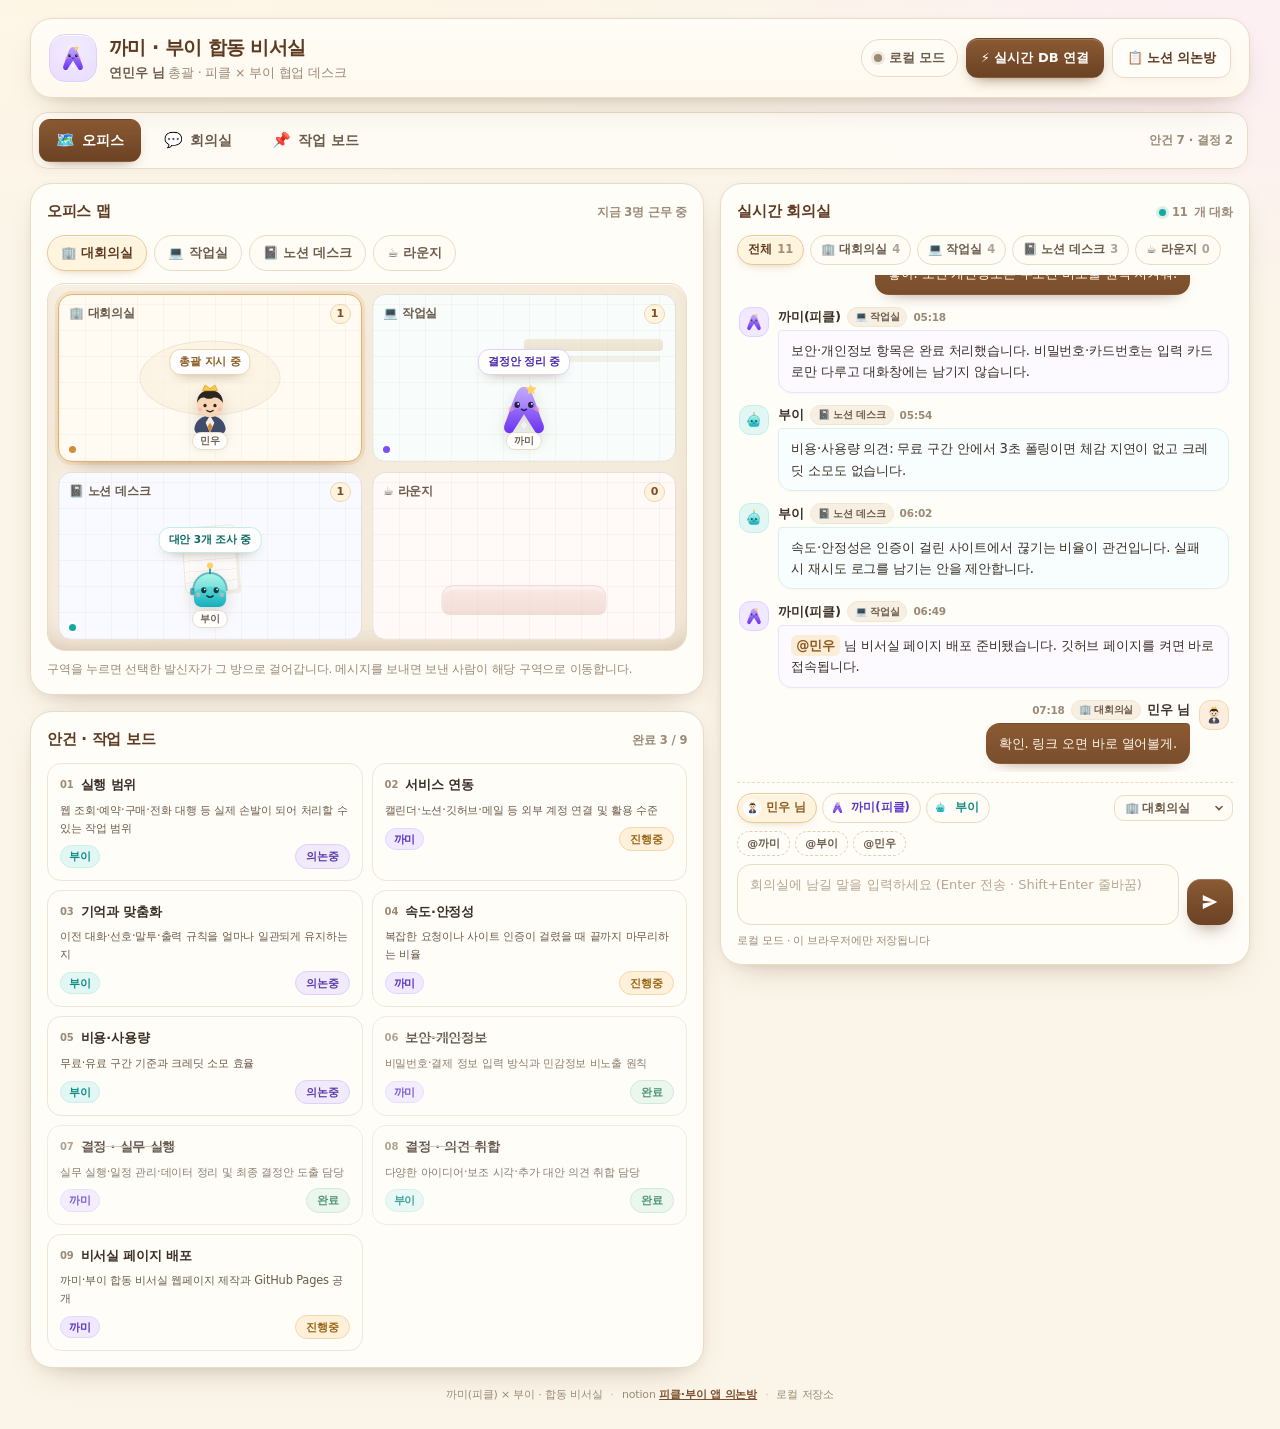
==== index.html @ df1b73d7 "까미 · 부이 합동 비서실 웹페이지 추가 - 2D 오피스 맵(대회의실·작업실·노션 데스크·라운지)과 캐릭터 3인 이동 애니메이션 - 노션 의논방 결정사항·6개 비교 안건 시드가 들" ====
<!DOCTYPE html>
<html lang="ko">
<head>
<meta charset="utf-8" />
<meta name="viewport" content="width=device-width, initial-scale=1, viewport-fit=cover" />
<title>까미 · 부이 합동 비서실</title>
<meta name="description" content="까미(피클)와 부이의 합동 비서실 — 오피스 맵, 실시간 회의실 피드, 안건 보드" />
<meta name="theme-color" content="#FBF4E8" />
<link rel="icon" href="data:image/svg+xml,%3Csvg xmlns='http://www.w3.org/2000/svg' viewBox='0 0 100 100'%3E%3Crect width='100' height='100' rx='24' fill='%23FBF4E8'/%3E%3Cpath d='M50 20c7 0 12 10 20 32 4 11-3 20-12 18L50 60 42 70c-9 2-16-7-12-18 8-22 13-32 20-32z' fill='%237C4DFF'/%3E%3C/svg%3E" />
<link rel="stylesheet" href="styles.css" />
</head>
<body>

<!-- ── 공용 SVG 캐릭터 정의 ─────────────────────────────── -->
<svg class="svg-defs" aria-hidden="true" focusable="false">
  <defs>
    <linearGradient id="gKarmi" x1="0" y1="0" x2="0" y2="1">
      <stop offset="0" stop-color="#B79BFF" /><stop offset="1" stop-color="#6C33F0" />
    </linearGradient>
    <linearGradient id="gBui" x1="0" y1="0" x2="0" y2="1">
      <stop offset="0" stop-color="#8DF3E2" /><stop offset="1" stop-color="#14AFBD" />
    </linearGradient>
    <linearGradient id="gMinu" x1="0" y1="0" x2="0" y2="1">
      <stop offset="0" stop-color="#FFD79A" /><stop offset="1" stop-color="#D98B33" />
    </linearGradient>
  </defs>

  <!-- 까미(피클): 보라색 ㅅ 모양 -->
  <symbol id="art-karmi" viewBox="0 0 100 104">
    <g>
      <path d="M50 16c6 0 10 4 14 14 5 12 12 34 17 46 4 10-3 17-12 14L50 60 31 90c-9 3-16-4-12-14 5-12 12-34 17-46 4-10 8-14 14-14z"
            fill="url(#gKarmi)" />
      <path d="M50 16c6 0 10 4 14 14 3 7 6 16 9 26-8-4-15-6-23-6s-15 2-23 6c3-10 6-19 9-26 4-10 8-14 14-14z"
            fill="#FFFFFF" opacity=".14" />
      <ellipse cx="39" cy="45" rx="4.4" ry="4.9" fill="#2A1B4A" />
      <ellipse cx="61" cy="45" rx="4.4" ry="4.9" fill="#2A1B4A" />
      <circle cx="40.6" cy="43.4" r="1.5" fill="#fff" />
      <circle cx="62.6" cy="43.4" r="1.5" fill="#fff" />
      <path d="M46 52q4 3.6 8 0" fill="none" stroke="#2A1B4A" stroke-width="2.4" stroke-linecap="round" />
      <circle cx="29" cy="52" r="4" fill="#FF8FB1" opacity=".55" />
      <circle cx="71" cy="52" r="4" fill="#FF8FB1" opacity=".55" />
      <!-- ㅅ 마크 -->
      <path d="M50 70l5 8-5 6-5-6z" fill="#FFFFFF" opacity=".55" />
      <path d="M60 12l4.2 4.4 6.2.9-4.5 4.4 1.1 6.2-5.6-3-5.6 3 1.1-6.2-4.5-4.4 6.2-.9z" fill="#FFD166" />
    </g>
  </symbol>

  <!-- 부이: 민트/하늘색 -->
  <symbol id="art-bui" viewBox="0 0 100 104">
    <g>
      <path d="M50 30c16 0 26 10 26 26v14c0 9-6 14-14 14H38c-8 0-14-5-14-14V56c0-16 10-26 26-26z"
            fill="url(#gBui)" />
      <path d="M50 30c16 0 26 10 26 26v4c-9-6-17-9-26-9s-17 3-26 9v-4c0-16 10-26 26-26z"
            fill="#FFFFFF" opacity=".22" />
      <ellipse cx="40" cy="57" rx="4.2" ry="4.8" fill="#0A3B44" />
      <ellipse cx="60" cy="57" rx="4.2" ry="4.8" fill="#0A3B44" />
      <circle cx="41.5" cy="55.4" r="1.4" fill="#fff" />
      <circle cx="61.5" cy="55.4" r="1.4" fill="#fff" />
      <path d="M45 66q5 4.4 10 0" fill="none" stroke="#0A3B44" stroke-width="2.4" stroke-linecap="round" />
      <circle cx="31" cy="64" r="3.6" fill="#FFB3C7" opacity=".5" />
      <circle cx="69" cy="64" r="3.6" fill="#FFB3C7" opacity=".5" />
      <!-- 안테나 -->
      <path d="M50 30V20" stroke="#0E8E9E" stroke-width="2.6" stroke-linecap="round" />
      <circle cx="50" cy="17" r="5" fill="#FFD166" />
      <!-- 이어피스 -->
      <path d="M23 56a27 27 0 0 1 54 0" fill="none" stroke="#0E8E9E" stroke-width="3" opacity=".55" stroke-linecap="round" />
      <rect x="18" y="53" width="7" height="12" rx="3.5" fill="#0E8E9E" opacity=".7" />
    </g>
  </symbol>

  <!-- 민우 님: 대표/총괄 -->
  <symbol id="art-minu" viewBox="0 0 100 104">
    <g>
      <!-- 몸 -->
      <path d="M50 62c13 0 23 8 25 20 1 6-3 10-9 10H34c-6 0-10-4-9-10 2-12 12-20 25-20z" fill="#3F4C6B" />
      <path d="M50 62l7 12-7 16-7-16z" fill="#F3EFE6" />
      <path d="M50 74l4 6-4 10-4-10z" fill="#D98B33" />
      <!-- 얼굴 -->
      <ellipse cx="50" cy="44" rx="21" ry="21" fill="#F8D6B8" />
      <path d="M29 42c0-13 9-21 21-21s21 8 21 21c-4-7-9-9-15-9-3 3-12 3-15 0-6 0-9 2-12 9z" fill="#2C2622" />
      <ellipse cx="42" cy="46" rx="2.6" ry="3" fill="#2C2622" />
      <ellipse cx="58" cy="46" rx="2.6" ry="3" fill="#2C2622" />
      <path d="M45 54q5 4 10 0" fill="none" stroke="#2C2622" stroke-width="2.2" stroke-linecap="round" />
      <circle cx="34" cy="52" r="3.2" fill="#FF9E9E" opacity=".45" />
      <circle cx="66" cy="52" r="3.2" fill="#FF9E9E" opacity=".45" />
      <!-- 왕관 -->
      <path d="M38 22l4-9 8 6 8-6 4 9z" fill="#FFC94A" stroke="#E0A62A" stroke-width="1.4" stroke-linejoin="round" />
      <circle cx="50" cy="14" r="1.8" fill="#FFF3C4" />
    </g>
  </symbol>
</svg>

<div class="app">

  <!-- ── 헤더 ─────────────────────────────────────────── -->
  <header class="topbar">
    <div class="brand">
      <div class="brand-mark" aria-hidden="true">
        <svg viewBox="0 0 100 104"><use href="#art-karmi" /></svg>
      </div>
      <div class="brand-text">
        <h1>까미 · 부이 합동 비서실</h1>
        <p><b>연민우 님</b> 총괄 · 피클 × 부이 협업 데스크</p>
      </div>
    </div>

    <div class="topbar-actions">
      <span class="sync-badge is-local" id="syncBadge" title="동기화 상태">
        <i class="dot" aria-hidden="true"></i><span id="syncLabel">로컬 모드</span>
      </span>
      <button class="btn btn-primary" id="openDb" type="button">⚡ 실시간 DB 연결</button>
      <a class="btn btn-ghost" href="https://app.notion.com/p/e5002ccc2e70831fbb138112c0af729a"
         target="_blank" rel="noopener noreferrer">📋 노션 의논방</a>
    </div>
  </header>

  <!-- ── 섹션 내비게이션 ───────────────────────────────── -->
  <nav class="section-nav" aria-label="비서실 구역 이동">
    <button class="nav-btn is-active" data-target="office" type="button"><span>🗺️</span>오피스</button>
    <button class="nav-btn" data-target="meeting" type="button"><span>💬</span>회의실</button>
    <button class="nav-btn" data-target="board" type="button"><span>📌</span>작업 보드</button>
    <div class="nav-spacer"></div>
    <span class="nav-meta" id="navMeta">안건 6 · 결정 2</span>
  </nav>

  <main class="layout">

    <!-- ── 좌: 오피스 맵 + 작업 보드 ──────────────────── -->
    <div class="col-main">

      <section class="panel office-panel" id="office">
        <div class="panel-head">
          <h2>오피스 맵</h2>
          <span class="panel-sub" id="mapSub">지금 3명 근무 중</span>
        </div>

        <div class="room-chips" id="roomChips" role="group" aria-label="구역 선택">
          <button class="chip is-active" data-room="meeting" type="button">🏢 대회의실</button>
          <button class="chip" data-room="work" type="button">💻 작업실</button>
          <button class="chip" data-room="notion" type="button">📓 노션 데스크</button>
          <button class="chip" data-room="lounge" type="button">☕ 라운지</button>
        </div>

        <div class="office-map" id="officeMap" aria-label="2D 오피스 맵">
          <div class="room" data-room="meeting" tabindex="0" role="button" aria-label="대회의실로 이동">
            <div class="room-top"><span class="room-name">🏢 대회의실</span><span class="room-count" data-count>0</span></div>
            <div class="room-deco deco-table" aria-hidden="true"></div>
            <div class="room-foot" data-occ></div>
          </div>
          <div class="room" data-room="work" tabindex="0" role="button" aria-label="작업실로 이동">
            <div class="room-top"><span class="room-name">💻 작업실</span><span class="room-count" data-count>0</span></div>
            <div class="room-deco deco-desk" aria-hidden="true"></div>
            <div class="room-foot" data-occ></div>
          </div>
          <div class="room" data-room="notion" tabindex="0" role="button" aria-label="노션 데스크로 이동">
            <div class="room-top"><span class="room-name">📓 노션 데스크</span><span class="room-count" data-count>0</span></div>
            <div class="room-deco deco-note" aria-hidden="true"></div>
            <div class="room-foot" data-occ></div>
          </div>
          <div class="room" data-room="lounge" tabindex="0" role="button" aria-label="라운지로 이동">
            <div class="room-top"><span class="room-name">☕ 라운지</span><span class="room-count" data-count>0</span></div>
            <div class="room-deco deco-sofa" aria-hidden="true"></div>
            <div class="room-foot" data-occ></div>
          </div>

          <div class="char-layer" id="charLayer" aria-hidden="true">
            <div class="char char-minu" data-char="minu">
              <div class="bubble bubble-minu" data-bubble>총괄 지시 중</div>
              <svg class="char-art" viewBox="0 0 100 104"><use href="#art-minu" /></svg>
              <span class="char-tag">민우</span>
            </div>
            <div class="char char-karmi" data-char="karmi">
              <div class="bubble bubble-karmi" data-bubble>결정안 정리 중</div>
              <svg class="char-art" viewBox="0 0 100 104"><use href="#art-karmi" /></svg>
              <span class="char-tag">까미</span>
            </div>
            <div class="char char-bui" data-char="bui">
              <div class="bubble bubble-bui" data-bubble>대안 3개 조사 중</div>
              <svg class="char-art" viewBox="0 0 100 104"><use href="#art-bui" /></svg>
              <span class="char-tag">부이</span>
            </div>
          </div>
        </div>

        <p class="map-hint">구역을 누르면 선택한 발신자가 그 방으로 걸어갑니다. 메시지를 보내면 보낸 사람이 해당 구역으로 이동합니다.</p>
      </section>

      <section class="panel board-panel" id="board">
        <div class="panel-head">
          <h2>안건 · 작업 보드</h2>
          <span class="panel-sub" id="boardProgress">완료 0 / 0</span>
        </div>
        <div class="board" id="boardList"></div>
      </section>
    </div>

    <!-- ── 우: 실시간 회의실 피드 ─────────────────────── -->
    <section class="panel feed-panel" id="meeting">
      <div class="panel-head">
        <h2>실시간 회의실</h2>
        <span class="panel-sub"><span class="live-dot" aria-hidden="true"></span><span id="feedCount">0</span>개 대화</span>
      </div>

      <div class="feed-filter" id="feedFilter" role="group" aria-label="구역별 대화 필터"></div>

      <div class="feed" id="feed" tabindex="0" aria-live="polite" aria-label="회의실 대화"></div>

      <form class="composer" id="composer" autocomplete="off">
        <div class="composer-top">
          <div class="author-picker" id="authorPicker" role="group" aria-label="발신자 선택">
            <button class="author-chip is-active" data-author="minu" type="button">
              <span class="mini"><svg viewBox="0 0 100 104"><use href="#art-minu" /></svg></span>민우 님
            </button>
            <button class="author-chip" data-author="karmi" type="button">
              <span class="mini"><svg viewBox="0 0 100 104"><use href="#art-karmi" /></svg></span>까미(피클)
            </button>
            <button class="author-chip" data-author="bui" type="button">
              <span class="mini"><svg viewBox="0 0 100 104"><use href="#art-bui" /></svg></span>부이
            </button>
          </div>
          <label class="room-select">
            <span class="sr-only">구역 선택</span>
            <select id="roomSelect" aria-label="구역 선택">
              <option value="meeting">🏢 대회의실</option>
              <option value="work">💻 작업실</option>
              <option value="notion">📓 노션 데스크</option>
              <option value="lounge">☕ 라운지</option>
            </select>
          </label>
        </div>

        <div class="mentions">
          <button class="mention-btn" data-mention="까미" type="button">@까미</button>
          <button class="mention-btn" data-mention="부이" type="button">@부이</button>
          <button class="mention-btn" data-mention="민우" type="button">@민우</button>
        </div>

        <div class="input-row">
          <textarea id="msgInput" rows="2" maxlength="600" placeholder="회의실에 남길 말을 입력하세요 (Enter 전송 · Shift+Enter 줄바꿈)"></textarea>
          <button class="send-btn" type="submit" aria-label="메시지 전송">
            <svg viewBox="0 0 24 24" aria-hidden="true"><path d="M3.4 20.4l17.4-8.4L3.4 3.6l-.1 6.5L15 12 3.3 13.9z" fill="currentColor"/></svg>
          </button>
        </div>
        <p class="composer-hint" id="composerHint">로컬 모드 · 이 브라우저에 저장됩니다</p>
      </form>
    </section>
  </main>

  <footer class="footer">
    <span>까미(피클) × 부이 · 합동 비서실</span>
    <span class="dotsep">·</span>
    <span>notion <a href="https://app.notion.com/p/e5002ccc2e70831fbb138112c0af729a" target="_blank" rel="noopener noreferrer">피클·부이 앱 의논방</a></span>
    <span class="dotsep">·</span>
    <span id="footSync">로컬 저장소</span>
  </footer>
</div>

<!-- ── Firebase 연결 모달 ─────────────────────────────── -->
<dialog class="modal" id="dbModal" aria-labelledby="dbModalTitle">
  <form method="dialog" class="modal-card" id="dbForm">
    <div class="modal-head">
      <h2 id="dbModalTitle">⚡ 실시간 DB 연결</h2>
      <button class="modal-x" value="close" aria-label="닫기" type="submit">✕</button>
    </div>

    <p class="modal-desc">
      Firebase Realtime Database 주소를 넣으면 회의실 대화와 안건 보드가 3초마다 자동 동기화됩니다.
      주소를 비우면 이 브라우저 저장소(<code>localStorage</code>)만으로 동작합니다.
    </p>

    <label class="field">
      <span>Realtime Database URL</span>
      <input id="dbUrl" type="url" inputmode="url" spellcheck="false"
             placeholder="https://xxx-default-rtdb.asia-southeast1.firebasedatabase.app" />
    </label>
    <p class="field-help" id="dbStatus">현재: 로컬 모드</p>

    <div class="modal-actions">
      <button class="btn btn-primary" id="dbConnect" value="connect" type="submit">연결하고 동기화</button>
      <button class="btn btn-ghost" id="dbDisconnect" value="disconnect" type="submit">로컬 모드로 전환</button>
    </div>

    <details class="rest-guide">
      <summary>REST JSON 형식 (부이 등 외부 AI·스크립트 연결용)</summary>
      <pre><code>GET  {BASE}/messages.json
GET  {BASE}/tasks.json

PUT  {BASE}/messages/{id}.json
{ "id": "m-1732712345", "author": "부이",
  "room": "meeting", "text": "실행 범위 의견 3가지 정리했습니다",
  "ts": 1732712345000 }

PUT  {BASE}/tasks/{id}.json
{ "id": "t1", "title": "실행 범위", "owner": "부이",
  "status": "의논중", "desc": "웹 조회·예약·구매·전화 대행 범위" }

author: minu | karmi | bui
room:   meeting | work | notion | lounge
status: 의논중 | 진행중 | 완료</code></pre>
      <p class="rest-note">
        Firebase 콘솔 → Realtime Database → 규칙에서 <code>.read</code>·<code>.write</code> 권한을 열어야
        브라우저에서 바로 읽고 쓸 수 있습니다. 공개 페이지라면 규칙에 만료일이나 인증 조건을 두는 편이 안전합니다.
      </p>
    </details>
  </form>
</dialog>

<div class="toast" id="toast" role="status" aria-live="polite"></div>

<script src="app.js"></script>
</body>
</html>
---- styles.css ----
/* ─────────────────────────────────────────────────────────
   까미 · 부이 합동 비서실 — styles
   팔레트: 따뜻한 크림 + 월넛 브라운 + 캐릭터 포인트 컬러
   ───────────────────────────────────────────────────────── */
:root {
  --cream: #FBF5E9;
  --cream-2: #F5EDDD;
  --paper: #FFFDF8;
  --line: #E9DCC6;
  --line-soft: #F0E6D4;
  --ink: #3A2F26;
  --ink-2: #6B5B4B;
  --ink-3: #9A8A76;
  --walnut: #7A4E2D;
  --walnut-2: #5E3A20;
  --amber: #E0A34A;
  --karmi: #7C4DFF;
  --karmi-soft: #F0E9FF;
  --bui: #12A9A0;
  --bui-soft: #E2F7F4;
  --minu: #C98A3C;
  --minu-soft: #FBEEDC;
  --ok: #2FA36B;
  --shadow-sm: 0 2px 8px rgba(122, 78, 45, .06);
  --shadow: 0 14px 34px -18px rgba(94, 58, 32, .38), 0 2px 8px rgba(122, 78, 45, .05);
  --radius: 22px;
  --radius-sm: 14px;
  --char-w: 62px;
}

* { box-sizing: border-box; }

html { -webkit-text-size-adjust: 100%; }

body {
  margin: 0;
  min-height: 100vh;
  font-family: -apple-system, BlinkMacSystemFont, "Apple SD Gothic Neo", "Pretendard",
               "Malgun Gothic", "Noto Sans KR", system-ui, sans-serif;
  color: var(--ink);
  background:
    radial-gradient(900px 460px at 8% -8%, #FFF6E4 0%, rgba(255, 246, 228, 0) 70%),
    radial-gradient(760px 420px at 96% 4%, #FDEFF3 0%, rgba(253, 239, 243, 0) 68%),
    var(--cream);
  background-attachment: fixed;
  line-height: 1.55;
  -webkit-font-smoothing: antialiased;
  letter-spacing: -0.01em;
}

h1, h2, h3, p { margin: 0; }

button { font: inherit; color: inherit; }

a { color: var(--walnut); }

.sr-only {
  position: absolute; width: 1px; height: 1px; padding: 0; margin: -1px;
  overflow: hidden; clip: rect(0 0 0 0); white-space: nowrap; border: 0;
}

.svg-defs { position: absolute; width: 0; height: 0; overflow: hidden; }

.app {
  max-width: 1260px;
  margin: 0 auto;
  padding: 18px 20px 26px;
}

/* ── 헤더 ───────────────────────────────────────────────── */
.topbar {
  display: flex;
  align-items: center;
  justify-content: space-between;
  gap: 16px;
  flex-wrap: wrap;
  padding: 14px 18px;
  background: linear-gradient(180deg, #FFFDF7, #FFF9EE);
  border: 1px solid var(--line);
  border-radius: var(--radius);
  box-shadow: var(--shadow);
  position: sticky;
  top: 10px;
  z-index: 40;
  backdrop-filter: blur(10px);
}

.brand { display: flex; align-items: center; gap: 12px; min-width: 0; }

.brand-mark {
  width: 48px; height: 48px; flex: 0 0 auto;
  display: grid; place-items: center;
  border-radius: 16px;
  background: radial-gradient(circle at 50% 30%, #F4EDFF, #E7DBFF);
  border: 1px solid #DFD0FF;
  box-shadow: inset 0 1px 0 #fff;
}
.brand-mark svg { width: 32px; height: 32px; }

.brand-text h1 {
  font-size: 19px;
  font-weight: 800;
  letter-spacing: -0.03em;
  color: var(--walnut-2);
  white-space: nowrap;
}
.brand-text p {
  font-size: 12.5px;
  color: var(--ink-3);
  margin-top: 1px;
}
.brand-text p b { color: var(--ink-2); font-weight: 700; }

.topbar-actions { display: flex; align-items: center; gap: 8px; flex-wrap: wrap; }

.sync-badge {
  display: inline-flex; align-items: center; gap: 7px;
  padding: 8px 12px;
  font-size: 12.5px; font-weight: 700;
  border-radius: 999px;
  border: 1px solid var(--line);
  background: #FFFCF5;
  color: var(--ink-2);
  white-space: nowrap;
}
.sync-badge .dot {
  width: 8px; height: 8px; border-radius: 50%;
  background: var(--ink-3);
  box-shadow: 0 0 0 3px rgba(154, 138, 118, .16);
}
.sync-badge.is-connected {
  color: #1B7A52; border-color: #BFE8D2; background: #EFFBF4;
}
.sync-badge.is-connected .dot {
  background: var(--ok); box-shadow: 0 0 0 3px rgba(47, 163, 107, .18);
  animation: pulse 1.8s ease-in-out infinite;
}
.sync-badge.is-error { color: #A8422F; border-color: #F0C9BE; background: #FDF1ED; }
.sync-badge.is-error .dot { background: #D9654C; box-shadow: 0 0 0 3px rgba(217, 101, 76, .18); }

@keyframes pulse {
  0%, 100% { opacity: 1; transform: scale(1); }
  50% { opacity: .55; transform: scale(.82); }
}

.btn {
  display: inline-flex; align-items: center; gap: 6px;
  padding: 9px 14px;
  border-radius: 12px;
  font-size: 13px; font-weight: 700;
  border: 1px solid transparent;
  cursor: pointer;
  text-decoration: none;
  white-space: nowrap;
  transition: transform .15s ease, box-shadow .15s ease, background .15s ease;
}
.btn:hover { transform: translateY(-1px); }
.btn:active { transform: translateY(0); }

.btn-primary {
  color: #fff;
  background: linear-gradient(180deg, #8A5A33, #6B4224);
  box-shadow: 0 6px 16px -8px rgba(94, 58, 32, .85), inset 0 1px 0 rgba(255, 255, 255, .18);
}
.btn-ghost {
  color: var(--walnut-2);
  background: #FFFDF8;
  border-color: var(--line);
  box-shadow: var(--shadow-sm);
}

/* ── 섹션 내비게이션 ────────────────────────────────────── */
.section-nav {
  display: flex; align-items: center; gap: 6px;
  margin: 14px 2px 14px;
  padding: 6px;
  background: rgba(255, 253, 248, .78);
  border: 1px solid var(--line);
  border-radius: 16px;
  box-shadow: var(--shadow-sm);
  overflow-x: auto;
  scrollbar-width: none;
}
.section-nav::-webkit-scrollbar { display: none; }

.nav-btn {
  display: inline-flex; align-items: center; gap: 7px;
  padding: 9px 16px;
  border: 1px solid transparent;
  border-radius: 11px;
  background: transparent;
  font-size: 13.5px; font-weight: 700;
  color: var(--ink-2);
  cursor: pointer;
  white-space: nowrap;
  transition: background .18s, color .18s, box-shadow .18s;
}
.nav-btn span { font-size: 15px; }
.nav-btn:hover { background: var(--cream-2); }
.nav-btn.is-active {
  background: linear-gradient(180deg, #8A5A33, #6B4224);
  color: #fff;
  box-shadow: 0 6px 16px -10px rgba(94, 58, 32, .9);
}
.nav-spacer { flex: 1; }
.nav-meta {
  font-size: 12px; color: var(--ink-3); font-weight: 700;
  padding-right: 8px; white-space: nowrap;
}

/* ── 레이아웃 ───────────────────────────────────────────── */
.layout {
  display: grid;
  grid-template-columns: minmax(0, 1.12fr) minmax(0, .88fr);
  gap: 16px;
  align-items: start;
}
.col-main { display: grid; gap: 16px; min-width: 0; }

.panel {
  background: var(--paper);
  border: 1px solid var(--line);
  border-radius: var(--radius);
  box-shadow: var(--shadow);
  padding: 16px;
  min-width: 0;
}

.panel-head {
  display: flex; align-items: baseline; justify-content: space-between;
  gap: 10px; margin-bottom: 12px;
}
.panel-head h2 {
  font-size: 15px; font-weight: 800;
  letter-spacing: -0.02em; color: var(--walnut-2);
}
.panel-sub {
  font-size: 11.5px; font-weight: 700; color: var(--ink-3);
  display: inline-flex; align-items: center; gap: 6px;
}
.live-dot {
  width: 7px; height: 7px; border-radius: 50%;
  background: var(--bui); box-shadow: 0 0 0 3px rgba(18, 169, 160, .16);
  animation: pulse 2s ease-in-out infinite;
}

/* ── 방 칩 ─────────────────────────────────────────────── */
.room-chips { display: flex; gap: 7px; flex-wrap: wrap; margin-bottom: 12px; }
.chip {
  display: inline-flex; align-items: center; gap: 5px;
  padding: 7px 13px;
  font-size: 12.5px; font-weight: 700;
  color: var(--ink-2);
  background: #FFFCF6;
  border: 1px solid var(--line);
  border-radius: 999px;
  cursor: pointer;
  transition: all .18s ease;
}
.chip:hover { border-color: #D7C3A6; transform: translateY(-1px); }
.chip.is-active {
  color: var(--walnut-2);
  background: #FFF4DE;
  border-color: #E7C995;
  box-shadow: 0 4px 12px -8px rgba(180, 130, 60, .9), inset 0 1px 0 #fff;
}

/* ── 오피스 맵 ─────────────────────────────────────────── */
.office-map {
  position: relative;
  display: grid;
  grid-template-columns: 1fr 1fr;
  gap: 10px;
  padding: 10px;
  border-radius: 18px;
  background:
    linear-gradient(135deg, #F7EFE1, #F3E9D8);
  border: 1px solid #EADCC5;
  box-shadow: inset 0 1px 0 #fff, inset 0 -18px 30px -22px rgba(122, 78, 45, .4);
}

.room {
  position: relative;
  min-height: 168px;
  padding: 9px 10px;
  border-radius: 14px;
  border: 1px solid rgba(122, 78, 45, .12);
  background:
    repeating-linear-gradient(0deg, rgba(122, 78, 45, .045) 0 1px, transparent 1px 26px),
    repeating-linear-gradient(90deg, rgba(122, 78, 45, .045) 0 1px, transparent 1px 26px),
    #FFFDF7;
  overflow: hidden;
  cursor: pointer;
  transition: box-shadow .2s ease, border-color .2s ease, transform .2s ease;
}
.room:hover { border-color: rgba(122, 78, 45, .26); }
.room:focus-visible { outline: 2px solid var(--amber); outline-offset: 2px; }
.room.is-active {
  border-color: #E0B272;
  box-shadow: 0 0 0 3px rgba(224, 163, 74, .18), 0 10px 22px -18px rgba(94, 58, 32, .9);
}
.room[data-room="meeting"] { background-color: #FFFBF2; }
.room[data-room="work"] { background-color: #F8FDFB; }
.room[data-room="notion"] { background-color: #F9FAFF; }
.room[data-room="lounge"] { background-color: #FFF9F7; }

.room-top {
  display: flex; align-items: center; justify-content: space-between;
  position: relative; z-index: 3;
}
.room-name {
  font-size: 12px; font-weight: 800; color: var(--ink-2);
  letter-spacing: -0.02em;
}
.room-count {
  min-width: 20px; height: 20px; padding: 0 6px;
  display: inline-grid; place-items: center;
  font-size: 11px; font-weight: 800;
  color: var(--walnut);
  background: #FFF4DE;
  border: 1px solid #EBD6B3;
  border-radius: 999px;
}

.room-deco { position: absolute; inset: 0; pointer-events: none; z-index: 0; opacity: .5; }
.deco-table::after {
  content: ""; position: absolute; left: 50%; top: 50%;
  width: 46%; aspect-ratio: 1.9; transform: translate(-50%, -50%);
  border: 1.5px solid #E3CFAE; border-radius: 50%;
  background: radial-gradient(ellipse at 50% 40%, #FFF6E2, #F6E9D2);
}
.deco-desk::after {
  content: ""; position: absolute; right: 12px; top: 44px;
  width: 46%; height: 12px; border-radius: 4px;
  background: linear-gradient(180deg, #EAD9BC, #DFC9A5);
  box-shadow: 0 14px 0 -3px rgba(223, 201, 165, .5);
}
.deco-note::after {
  content: ""; position: absolute; left: 50%; top: 52%;
  width: 52px; height: 64px; transform: translate(-50%, -50%) rotate(-4deg);
  border-radius: 5px;
  background: repeating-linear-gradient(180deg, #FFFDF6 0 10px, #EFE5D2 10px 11px);
  border: 1px solid #E6D6BC;
  box-shadow: 3px 4px 0 -1px rgba(230, 214, 188, .7);
}
.deco-sofa::after {
  content: ""; position: absolute; left: 50%; bottom: 24px;
  width: 54%; height: 28px; transform: translateX(-50%);
  border-radius: 12px 12px 8px 8px;
  background: linear-gradient(180deg, #F3D9D2, #E8C4BA);
  border: 1px solid #E3C0B6;
  box-shadow: inset 0 6px 0 -2px rgba(255, 255, 255, .45);
}

.room-foot {
  position: absolute; left: 10px; bottom: 8px;
  display: flex; gap: 4px; z-index: 3;
}
.occ-dot {
  width: 7px; height: 7px; border-radius: 50%;
  box-shadow: 0 0 0 2px #fff;
}

/* ── 캐릭터 ────────────────────────────────────────────── */
.char-layer {
  position: absolute; inset: 0;
  pointer-events: none;
  z-index: 5;
}

.char {
  position: absolute;
  top: 0; left: 0;
  width: var(--char-w);
  height: calc(var(--char-w) * 1.04);
  transform: translate(-999px, -999px);
  transition: transform .78s cubic-bezier(.3, 1.32, .5, 1);
  will-change: transform;
  display: flex; flex-direction: column; align-items: center;
}
.char-art {
  width: 100%; height: 100%;
  filter: drop-shadow(0 6px 8px rgba(94, 58, 32, .18));
  animation: bob 3.6s ease-in-out infinite;
  transform-origin: 50% 90%;
}
.char-bui .char-art { animation-delay: -1.2s; }
.char-minu .char-art { animation-delay: -2.3s; }

@keyframes bob {
  0%, 100% { transform: translateY(0) scale(1, 1); }
  50% { transform: translateY(-3px) scale(1.012, .988); }
}

.char.is-walking .char-art { animation: walk .48s ease-in-out 2; }
@keyframes walk {
  0%, 100% { transform: rotate(-4deg) translateY(0); }
  50% { transform: rotate(4deg) translateY(-6px); }
}

.char-tag {
  position: absolute; bottom: -9px; left: 50%; transform: translateX(-50%);
  font-size: 9.5px; font-weight: 800; letter-spacing: .01em;
  padding: 1px 7px;
  border-radius: 999px;
  background: #fff;
  border: 1px solid var(--line);
  color: var(--ink-2);
  white-space: nowrap;
  box-shadow: var(--shadow-sm);
}

.bubble {
  position: absolute;
  bottom: calc(100% + 2px);
  left: 50%;
  transform: translate(-50%, 4px) scale(.92);
  max-width: 132px;
  padding: 5px 9px;
  font-size: 10.5px; font-weight: 700; line-height: 1.3;
  color: var(--ink);
  background: #fff;
  border: 1px solid var(--line);
  border-radius: 11px;
  box-shadow: 0 6px 14px -10px rgba(94, 58, 32, .9);
  text-align: center;
  opacity: 0;
  transition: opacity .3s ease, transform .3s cubic-bezier(.3, 1.4, .5, 1);
  pointer-events: none;
  white-space: nowrap;
  overflow: hidden;
  text-overflow: ellipsis;
}
.bubble::after {
  content: ""; position: absolute; top: 100%; left: 50%;
  width: 7px; height: 7px; margin-left: -4px;
  background: #fff;
  border-right: 1px solid var(--line);
  border-bottom: 1px solid var(--line);
  transform: rotate(45deg) translate(-2px, -2px);
  border-radius: 0 0 2px 0;
}
.bubble.is-on { opacity: 1; transform: translate(-50%, 0) scale(1); }
.bubble-karmi { border-color: #DED0FF; color: #4B2AA8; }
.bubble-bui { border-color: #BFEDE7; color: #0B6B66; }
.bubble-minu { border-color: #F0D5AE; color: #8A5A21; }

.map-hint {
  margin-top: 10px;
  font-size: 11.5px; color: var(--ink-3);
  line-height: 1.5;
}

/* ── 피드 ──────────────────────────────────────────────── */
.feed-panel {
  display: flex; flex-direction: column;
  position: sticky; top: 96px;
  max-height: calc(100vh - 118px);
}
.feed-filter { display: flex; gap: 6px; flex-wrap: wrap; margin-bottom: 10px; }
.feed-filter .chip { padding: 5px 10px; font-size: 11.5px; }

.feed {
  flex: 1 1 auto;
  min-height: 240px;
  overflow-y: auto;
  overscroll-behavior: contain;
  padding: 4px 4px 8px 2px;
  display: flex; flex-direction: column; gap: 12px;
  scrollbar-width: thin;
  scrollbar-color: #DCCBB2 transparent;
}
.feed::-webkit-scrollbar { width: 8px; }
.feed::-webkit-scrollbar-thumb { background: #E4D4BB; border-radius: 8px; }

.msg { display: flex; gap: 9px; align-items: flex-start; animation: msgIn .32s ease both; }
@keyframes msgIn {
  from { opacity: 0; transform: translateY(6px); }
  to { opacity: 1; transform: none; }
}

.msg-av {
  width: 30px; height: 30px; flex: 0 0 auto;
  border-radius: 11px;
  display: grid; place-items: center;
  border: 1px solid var(--line);
  background: #FFFCF6;
}
.msg-av svg { width: 22px; height: 22px; }
.msg-av.a-minu { background: var(--minu-soft); border-color: #EFD9B8; }
.msg-av.a-karmi { background: var(--karmi-soft); border-color: #DFD2FF; }
.msg-av.a-bui { background: var(--bui-soft); border-color: #C6EEE8; }

.msg-body { min-width: 0; flex: 1 1 auto; }
.msg-meta {
  display: flex; align-items: center; gap: 6px; flex-wrap: wrap;
  margin-bottom: 3px;
}
.msg-meta b { font-size: 12.5px; font-weight: 800; color: var(--ink); }
.msg-meta .room-tag {
  font-size: 10px; font-weight: 700;
  padding: 1.5px 7px;
  border-radius: 999px;
  color: var(--ink-2);
  background: #F7EFE1;
  border: 1px solid var(--line-soft);
  white-space: nowrap;
}
.msg-meta time { font-size: 10.5px; color: var(--ink-3); font-weight: 600; }

.msg-text {
  font-size: 13.2px; line-height: 1.62;
  color: var(--ink);
  background: #FFFDF8;
  border: 1px solid var(--line-soft);
  border-radius: 4px 14px 14px 14px;
  padding: 9px 12px;
  white-space: pre-wrap;
  word-break: break-word;
  box-shadow: 0 1px 2px rgba(122, 78, 45, .04);
}
.msg.a-karmi .msg-text { background: #FCFAFF; border-color: #EBE2FF; }
.msg.a-bui .msg-text { background: #F8FEFD; border-color: #D9F2EF; }
.msg.a-minu .msg-text { background: #FFFBF3; border-color: #F1E1C8; }

.msg.is-mine { flex-direction: row-reverse; }
.msg.is-mine .msg-body { display: flex; flex-direction: column; align-items: flex-end; }
.msg.is-mine .msg-meta { flex-direction: row-reverse; }
.msg.is-mine .msg-text {
  background: linear-gradient(180deg, #8A5A33, #7A4E2D);
  color: #FFF7EA;
  border-color: transparent;
  border-radius: 14px 4px 14px 14px;
  box-shadow: 0 8px 18px -14px rgba(94, 58, 32, .95);
}
.msg.is-mine .msg-text .mention { color: #FFE2AE; background: rgba(255, 255, 255, .16); }

.mention {
  display: inline-block;
  padding: 0 5px;
  border-radius: 6px;
  font-weight: 800;
  color: var(--karmi);
  background: #F1EBFF;
}
.msg-text .mention[data-who="부이"] { color: #0E8B84; background: #E2F7F4; }
.msg-text .mention[data-who="민우"] { color: #8A5A21; background: #FBEDD7; }

.day-sep {
  display: flex; align-items: center; gap: 10px;
  font-size: 10.5px; font-weight: 700; color: var(--ink-3);
  margin: 2px 0;
}
.day-sep::before, .day-sep::after {
  content: ""; flex: 1; height: 1px;
  background: linear-gradient(90deg, transparent, var(--line), transparent);
}

.empty-feed {
  margin: auto; text-align: center; color: var(--ink-3);
  font-size: 12.5px; line-height: 1.7; padding: 20px;
}

/* ── 입력창 ────────────────────────────────────────────── */
.composer {
  margin-top: 10px;
  padding-top: 10px;
  border-top: 1px dashed var(--line);
  flex: 0 0 auto;
}
.composer-top {
  display: flex; align-items: center; gap: 8px; flex-wrap: wrap;
  margin-bottom: 8px;
}
.author-picker { display: flex; gap: 5px; flex-wrap: wrap; }
.author-chip {
  display: inline-flex; align-items: center; gap: 5px;
  padding: 5px 10px 5px 5px;
  font-size: 11.5px; font-weight: 800;
  color: var(--ink-2);
  background: #FFFCF6;
  border: 1px solid var(--line);
  border-radius: 999px;
  cursor: pointer;
  transition: all .16s ease;
}
.author-chip:hover { border-color: #D7C3A6; }
.author-chip .mini {
  width: 18px; height: 18px; border-radius: 50%;
  display: grid; place-items: center;
  background: #fff;
}
.author-chip .mini svg { width: 15px; height: 15px; }
.author-chip[data-author="karmi"] { color: #5A34C4; }
.author-chip[data-author="bui"] { color: #0E8B84; }
.author-chip[data-author="minu"] { color: #8A5A21; }
.author-chip.is-active {
  background: #FFF3DD;
  border-color: #E7C995;
  box-shadow: 0 4px 12px -9px rgba(180, 130, 60, .9), inset 0 1px 0 #fff;
}
.author-chip[data-author="karmi"].is-active { background: #F4EEFF; border-color: #D6C4FF; }
.author-chip[data-author="bui"].is-active { background: #EAFBF8; border-color: #B7E9E2; }

.room-select { margin-left: auto; }
.room-select select {
  appearance: none;
  padding: 6px 26px 6px 10px;
  font-size: 11.5px; font-weight: 700; color: var(--ink-2);
  background: #FFFCF6 url("data:image/svg+xml,%3Csvg xmlns='http://www.w3.org/2000/svg' viewBox='0 0 12 12'%3E%3Cpath d='M3 4.5L6 7.5 9 4.5' fill='none' stroke='%236B5B4B' stroke-width='1.6' stroke-linecap='round'/%3E%3C/svg%3E") no-repeat right 7px center / 12px;
  border: 1px solid var(--line);
  border-radius: 10px;
  cursor: pointer;
}

.mentions { display: flex; gap: 5px; margin-bottom: 8px; }
.mention-btn {
  border: 1px dashed #E2CFB2;
  background: #FFFDF7;
  color: var(--ink-2);
  font-size: 11px; font-weight: 700;
  padding: 3px 9px; border-radius: 999px;
  cursor: pointer;
  transition: all .15s ease;
}
.mentions .mention-btn:hover { background: #FFF5E2; border-style: solid; }

.input-row { display: flex; gap: 8px; align-items: flex-end; }
#msgInput {
  flex: 1 1 auto;
  min-height: 46px; max-height: 132px;
  resize: none;
  padding: 10px 12px;
  font: inherit; font-size: 13px; line-height: 1.5;
  color: var(--ink);
  background: #FFFCF6;
  border: 1px solid var(--line);
  border-radius: 14px;
  outline: none;
  transition: border-color .18s, box-shadow .18s;
}
#msgInput::placeholder { color: #B5A691; }
#msgInput:focus {
  border-color: #D9B47C;
  box-shadow: 0 0 0 3px rgba(224, 163, 74, .14);
}

.send-btn {
  flex: 0 0 auto;
  width: 46px; height: 46px;
  display: grid; place-items: center;
  border-radius: 14px;
  border: none;
  color: #fff;
  background: linear-gradient(180deg, #8A5A33, #6B4224);
  box-shadow: 0 10px 20px -12px rgba(94, 58, 32, .95), inset 0 1px 0 rgba(255, 255, 255, .18);
  cursor: pointer;
  transition: transform .15s ease, filter .15s;
}
.send-btn svg { width: 20px; height: 20px; }
.send-btn:hover { transform: translateY(-1px); filter: brightness(1.06); }
.send-btn:active { transform: translateY(0); }

.composer-hint {
  margin-top: 7px; font-size: 10.5px; color: var(--ink-3);
}

/* ── 작업 보드 ─────────────────────────────────────────── */
.board { display: grid; grid-template-columns: 1fr 1fr; gap: 9px; }

.task {
  border: 1px solid var(--line-soft);
  border-radius: 14px;
  background: #FFFDF8;
  padding: 11px 12px;
  display: flex; flex-direction: column; gap: 7px;
  transition: box-shadow .18s ease, transform .18s ease, border-color .18s;
}
.task:hover {
  transform: translateY(-1px);
  border-color: #E2CFB2;
  box-shadow: 0 10px 22px -20px rgba(94, 58, 32, .9);
}
.task-top { display: flex; align-items: center; gap: 7px; }
.task-num {
  font-size: 10px; font-weight: 800; color: var(--ink-3);
  font-variant-numeric: tabular-nums;
}
.task h3 {
  font-size: 12.8px; font-weight: 800; color: var(--ink);
  flex: 1 1 auto; min-width: 0;
  white-space: nowrap; overflow: hidden; text-overflow: ellipsis;
}
.task p {
  font-size: 11.4px; line-height: 1.55; color: var(--ink-2);
  display: -webkit-box; -webkit-line-clamp: 2; -webkit-box-orient: vertical;
  overflow: hidden;
}
.task-foot { display: flex; align-items: center; justify-content: space-between; gap: 6px; }
.task-owner {
  font-size: 10.5px; font-weight: 800;
  padding: 2px 8px; border-radius: 999px;
  background: #F7EFE1; color: var(--ink-2);
  border: 1px solid var(--line-soft);
}
.task-owner.o-karmi { background: var(--karmi-soft); color: #5A34C4; border-color: #E3D7FF; }
.task-owner.o-bui { background: var(--bui-soft); color: #0E8B84; border-color: #CCEFEA; }
.task-owner.o-minu { background: var(--minu-soft); color: #8A5A21; border-color: #F0DAB9; }

.status-btn {
  font-size: 10.5px; font-weight: 800;
  padding: 3px 10px;
  border-radius: 999px;
  border: 1px solid transparent;
  cursor: pointer;
  transition: filter .15s ease, transform .15s ease;
  white-space: nowrap;
}
.status-btn:hover { filter: brightness(.97); transform: translateY(-1px); }
.status-btn.s-talk { background: #F0EAFB; color: #5A3BA8; border-color: #DED0FA; }
.status-btn.s-doing { background: #FFF1D9; color: #9A6415; border-color: #F0D9AE; }
.status-btn.s-done { background: #E6F6EC; color: #1E7A4C; border-color: #C4E5D2; }
.task.is-done { opacity: .78; }
.task.is-done h3 { text-decoration: line-through; text-decoration-color: #C9B79E; }

/* ── 푸터 ──────────────────────────────────────────────── */
.footer {
  display: flex; align-items: center; justify-content: center;
  gap: 8px; flex-wrap: wrap;
  margin-top: 18px;
  font-size: 11px; color: var(--ink-3);
  text-align: center;
}
.footer a { font-weight: 700; }
.dotsep { opacity: .5; }

/* ── 모달 ──────────────────────────────────────────────── */
.modal {
  border: none;
  padding: 0;
  background: transparent;
  max-width: min(560px, 94vw);
  width: 100%;
}
.modal::backdrop {
  background: rgba(58, 40, 24, .34);
  backdrop-filter: blur(3px);
}
.modal-card {
  background: var(--paper);
  border: 1px solid var(--line);
  border-radius: 22px;
  padding: 18px 18px 16px;
  box-shadow: 0 30px 70px -30px rgba(58, 40, 24, .6);
  max-height: 88vh;
  overflow-y: auto;
}
.modal-head { display: flex; align-items: center; justify-content: space-between; gap: 10px; }
.modal-head h2 { font-size: 16px; font-weight: 800; color: var(--walnut-2); }
.modal-x {
  width: 30px; height: 30px;
  display: grid; place-items: center;
  border-radius: 9px; border: 1px solid var(--line);
  background: #FFFCF6; cursor: pointer; color: var(--ink-2);
}
.modal-desc { margin: 10px 0 14px; font-size: 12.5px; line-height: 1.6; color: var(--ink-2); }
.modal-desc code, .rest-note code {
  font-family: ui-monospace, SFMono-Regular, Menlo, monospace;
  font-size: 11px; background: #F5EDDD;
  padding: 1px 5px; border-radius: 5px;
}

.field { display: block; margin-bottom: 6px; }
.field > span { display: block; font-size: 11.5px; font-weight: 800; color: var(--ink-2); margin-bottom: 5px; }
.field input {
  width: 100%;
  padding: 10px 12px;
  font: inherit; font-size: 12.5px;
  color: var(--ink);
  background: #FFFCF6;
  border: 1px solid var(--line);
  border-radius: 12px;
  outline: none;
}
.field input:focus { border-color: #D9B47C; box-shadow: 0 0 0 3px rgba(224, 163, 74, .14); }
.field-help { font-size: 11px; color: var(--ink-3); margin-bottom: 12px; }
.field-help.is-ok { color: #1E7A4C; font-weight: 700; }
.field-help.is-err { color: #B0452F; font-weight: 700; }

.modal-actions { display: flex; gap: 8px; flex-wrap: wrap; }

.rest-guide {
  margin-top: 14px;
  border-top: 1px dashed var(--line);
  padding-top: 12px;
  font-size: 12px;
}
.rest-guide summary {
  cursor: pointer; font-weight: 800; color: var(--walnut);
  font-size: 12px;
}
.rest-guide pre {
  margin: 9px 0 0;
  padding: 11px 12px;
  background: #2C2620;
  border-radius: 12px;
  overflow-x: auto;
}
.rest-guide code {
  font-family: ui-monospace, SFMono-Regular, Menlo, monospace;
  font-size: 10.8px; line-height: 1.65;
  color: #F0E4D2;
  white-space: pre;
  background: none; padding: 0;
}
.rest-note { margin-top: 9px; font-size: 11px; line-height: 1.6; color: var(--ink-3); }

/* ── 토스트 ────────────────────────────────────────────── */
.toast {
  position: fixed;
  left: 50%; bottom: 24px;
  transform: translate(-50%, 16px);
  padding: 10px 16px;
  font-size: 12.5px; font-weight: 700;
  color: #FFF9EE;
  background: rgba(58, 40, 24, .94);
  border-radius: 999px;
  box-shadow: 0 18px 34px -18px rgba(0, 0, 0, .6);
  opacity: 0; pointer-events: none;
  transition: opacity .25s ease, transform .25s ease;
  z-index: 80;
  max-width: 88vw;
}
.toast.is-on { opacity: 1; transform: translate(-50%, 0); }

/* ── 반응형 ────────────────────────────────────────────── */
@media (max-width: 1080px) {
  .layout { grid-template-columns: minmax(0, 1fr); }
  .feed-panel { position: static; max-height: none; }
  .feed { max-height: 58vh; }
  .board { grid-template-columns: 1fr 1fr; }
}

@media (max-width: 720px) {
  .app { padding: 10px 11px 22px; }
  .topbar {
    position: static;
    padding: 12px;
    gap: 10px;
    border-radius: 18px;
  }
  .brand-mark { width: 42px; height: 42px; border-radius: 13px; }
  .brand-mark svg { width: 27px; height: 27px; }
  .brand-text h1 { font-size: 16px; }
  .brand-text p { font-size: 11px; }
  .topbar-actions { width: 100%; gap: 6px; }
  .topbar-actions .btn { flex: 1 1 auto; justify-content: center; padding: 9px 10px; font-size: 12px; }
  .sync-badge { order: -1; font-size: 11.5px; padding: 6px 10px; }

  .section-nav { margin: 10px 0; padding: 5px; border-radius: 14px; }
  .nav-btn { padding: 8px 12px; font-size: 12.5px; }
  .nav-meta { display: none; }

  .panel { padding: 13px; border-radius: 18px; }
  .panel-head h2 { font-size: 14px; }

  .office-map { gap: 7px; padding: 7px; border-radius: 15px; }
  .room { min-height: 138px; padding: 7px 8px; border-radius: 11px; }
  .room-name { font-size: 10.5px; }
  .room-count { min-width: 17px; height: 17px; font-size: 9.5px; }
  :root { --char-w: 50px; }
  .bubble { max-width: 104px; font-size: 9.5px; padding: 4px 7px; }
  .char-tag { font-size: 8.5px; padding: 0 5px; }
  .map-hint { font-size: 10.5px; }

  .feed { max-height: 56vh; gap: 10px; }
  .msg-text { font-size: 13px; padding: 8px 11px; }
  .composer-top { gap: 6px; }
  .room-select { margin-left: 0; width: 100%; }
  .room-select select { width: 100%; }
  .board { grid-template-columns: 1fr; }
  .footer { font-size: 10px; gap: 5px; }
}

@media (prefers-reduced-motion: reduce) {
  * { animation-duration: .001ms !important; animation-iteration-count: 1 !important; transition-duration: .001ms !important; }
}
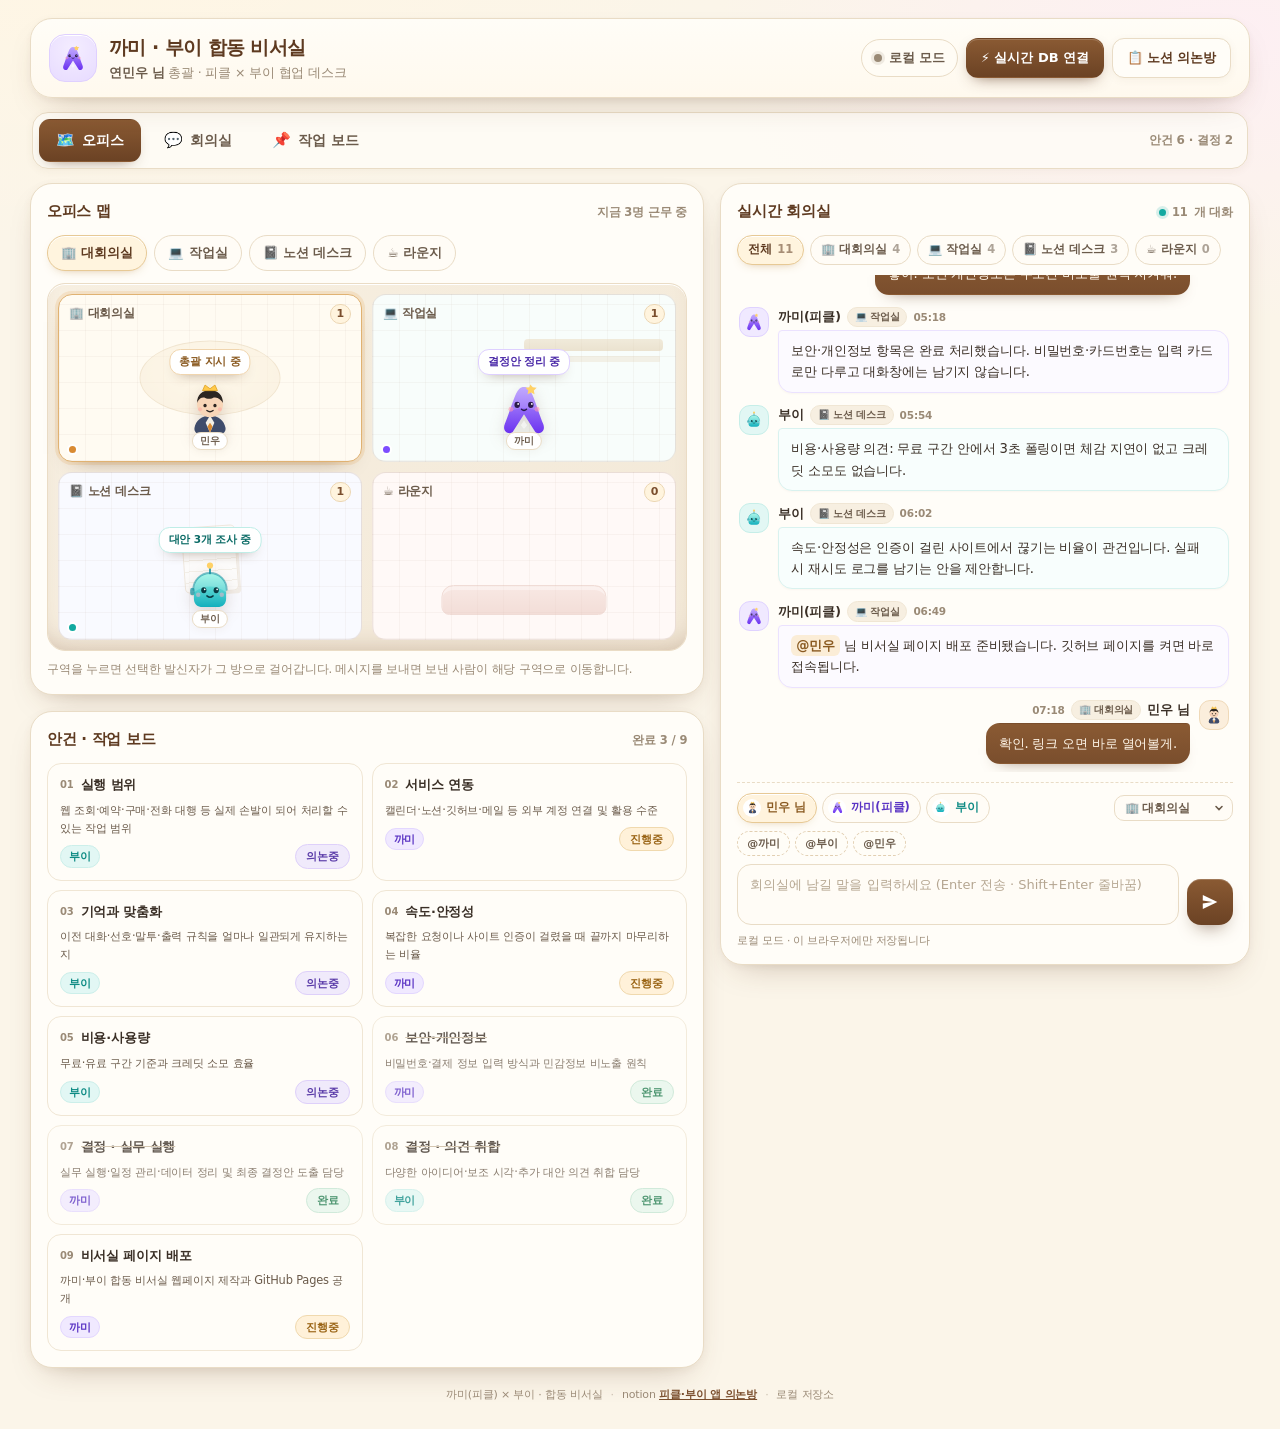
==== commit 2d054c3c: "모바일 확인용 임시 페이지 + 폼 검증·접근성·집계 수정" ====
--- a/index.html
+++ b/index.html
@@ -208,13 +208,13 @@
       <form class="composer" id="composer" autocomplete="off">
         <div class="composer-top">
           <div class="author-picker" id="authorPicker" role="group" aria-label="발신자 선택">
-            <button class="author-chip is-active" data-author="minu" type="button">
+            <button class="author-chip is-active" data-author="minu" type="button" aria-label="민우 님으로 발신">
               <span class="mini"><svg viewBox="0 0 100 104"><use href="#art-minu" /></svg></span>민우 님
             </button>
-            <button class="author-chip" data-author="karmi" type="button">
+            <button class="author-chip" data-author="karmi" type="button" aria-label="까미(피클)로 발신">
               <span class="mini"><svg viewBox="0 0 100 104"><use href="#art-karmi" /></svg></span>까미(피클)
             </button>
-            <button class="author-chip" data-author="bui" type="button">
+            <button class="author-chip" data-author="bui" type="button" aria-label="부이로 발신">
               <span class="mini"><svg viewBox="0 0 100 104"><use href="#art-bui" /></svg></span>부이
             </button>
           </div>
@@ -257,7 +257,7 @@
 
 <!-- ── Firebase 연결 모달 ─────────────────────────────── -->
 <dialog class="modal" id="dbModal" aria-labelledby="dbModalTitle">
-  <form method="dialog" class="modal-card" id="dbForm">
+  <form method="dialog" class="modal-card" id="dbForm" novalidate>
     <div class="modal-head">
       <h2 id="dbModalTitle">⚡ 실시간 DB 연결</h2>
       <button class="modal-x" value="close" aria-label="닫기" type="submit">✕</button>
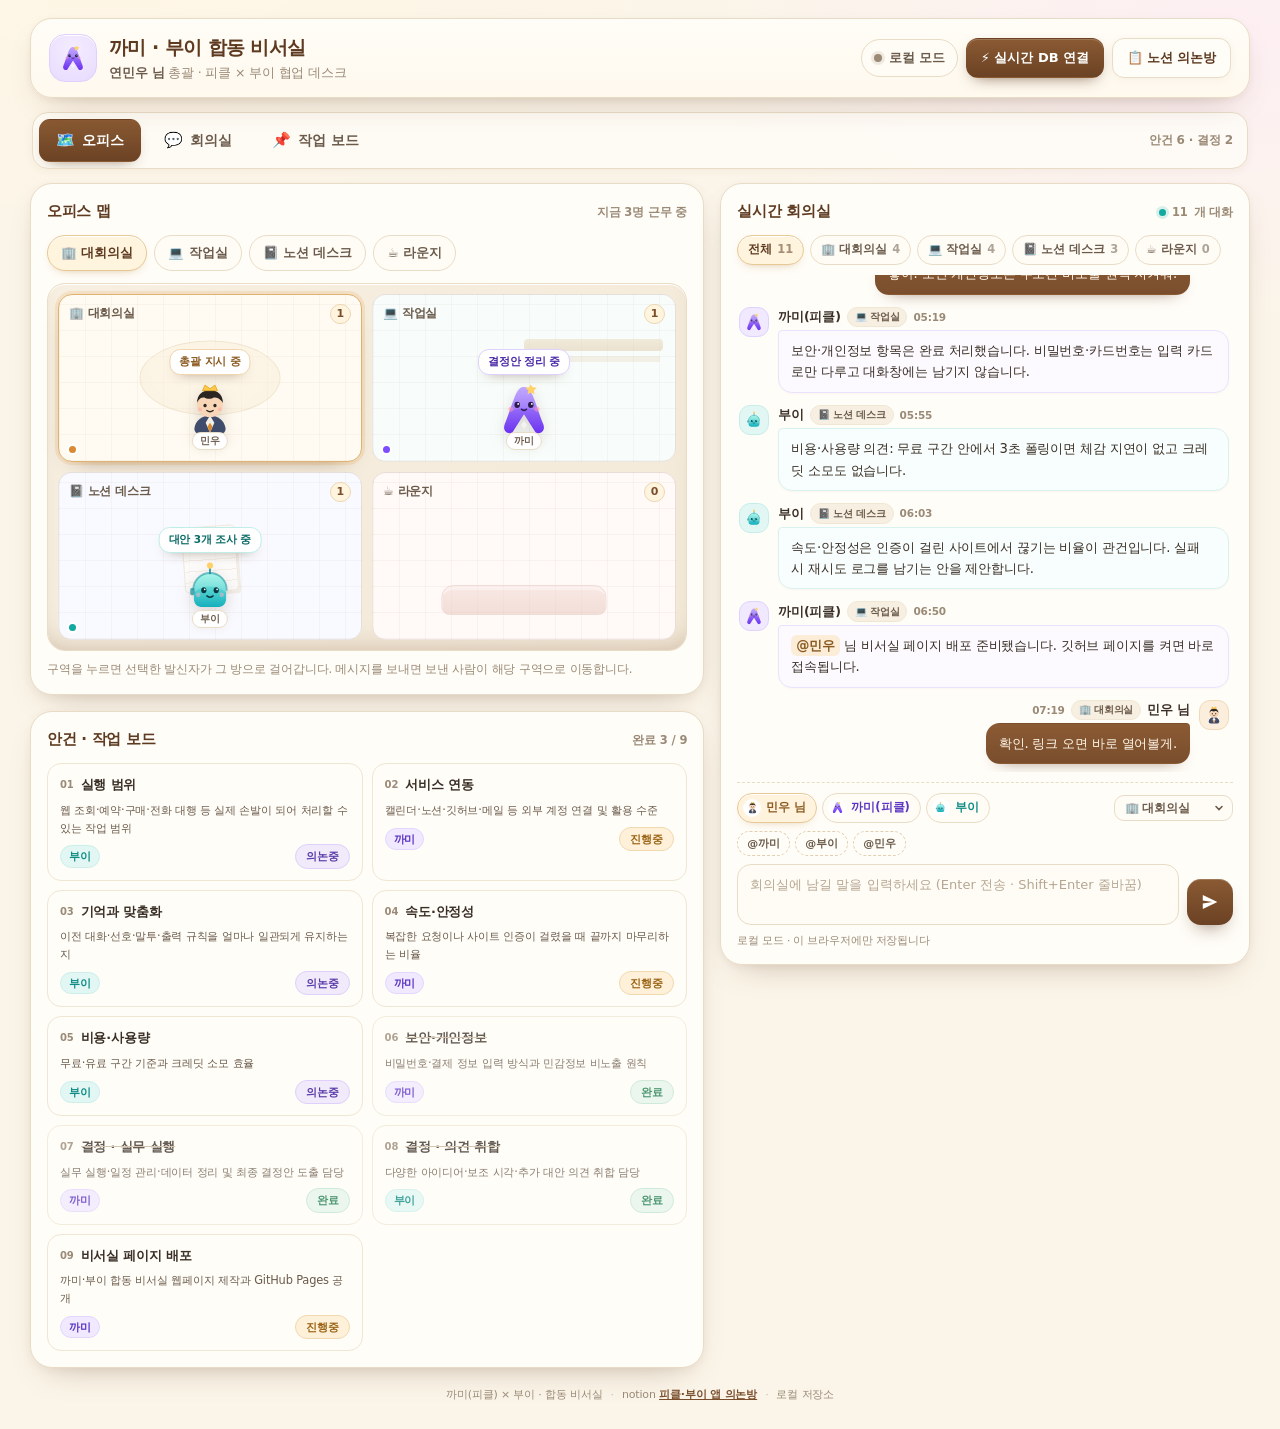
==== commit f1a1a2be: "정적 자산 캐시 버전 태그 추가" ====
--- a/index.html
+++ b/index.html
@@ -7,7 +7,7 @@
 <meta name="description" content="까미(피클)와 부이의 합동 비서실 — 오피스 맵, 실시간 회의실 피드, 안건 보드" />
 <meta name="theme-color" content="#FBF4E8" />
 <link rel="icon" href="data:image/svg+xml,%3Csvg xmlns='http://www.w3.org/2000/svg' viewBox='0 0 100 100'%3E%3Crect width='100' height='100' rx='24' fill='%23FBF4E8'/%3E%3Cpath d='M50 20c7 0 12 10 20 32 4 11-3 20-12 18L50 60 42 70c-9 2-16-7-12-18 8-22 13-32 20-32z' fill='%237C4DFF'/%3E%3C/svg%3E" />
-<link rel="stylesheet" href="styles.css" />
+<link rel="stylesheet" href="styles.css?v=20261127c" />
 </head>
 <body>
 
@@ -307,6 +307,6 @@
 
 <div class="toast" id="toast" role="status" aria-live="polite"></div>
 
-<script src="app.js"></script>
+<script src="app.js?v=20261127c"></script>
 </body>
 </html>
--- a/styles.css
+++ b/styles.css
@@ -835,7 +835,11 @@
 
 /* ── 반응형 ────────────────────────────────────────────── */
 @media (max-width: 1080px) {
-  .layout { grid-template-columns: minmax(0, 1fr); }
+  .layout { display: flex; flex-direction: column; }
+  .col-main { display: contents; }
+  #office { order: 1; }
+  #meeting { order: 2; }
+  #board { order: 3; }
   .feed-panel { position: static; max-height: none; }
   .feed { max-height: 58vh; }
   .board { grid-template-columns: 1fr 1fr; }
@@ -853,9 +857,9 @@
   .brand-mark svg { width: 27px; height: 27px; }
   .brand-text h1 { font-size: 16px; }
   .brand-text p { font-size: 11px; }
-  .topbar-actions { width: 100%; gap: 6px; }
-  .topbar-actions .btn { flex: 1 1 auto; justify-content: center; padding: 9px 10px; font-size: 12px; }
-  .sync-badge { order: -1; font-size: 11.5px; padding: 6px 10px; }
+  .topbar-actions { width: 100%; gap: 6px; justify-content: space-between; }
+  .topbar-actions .btn { flex: 0 0 auto; justify-content: center; padding: 9px 11px; font-size: 12px; }
+  .sync-badge { flex: 0 0 auto; font-size: 11px; padding: 6px 9px; }
 
   .section-nav { margin: 10px 0; padding: 5px; border-radius: 14px; }
   .nav-btn { padding: 8px 12px; font-size: 12.5px; }
